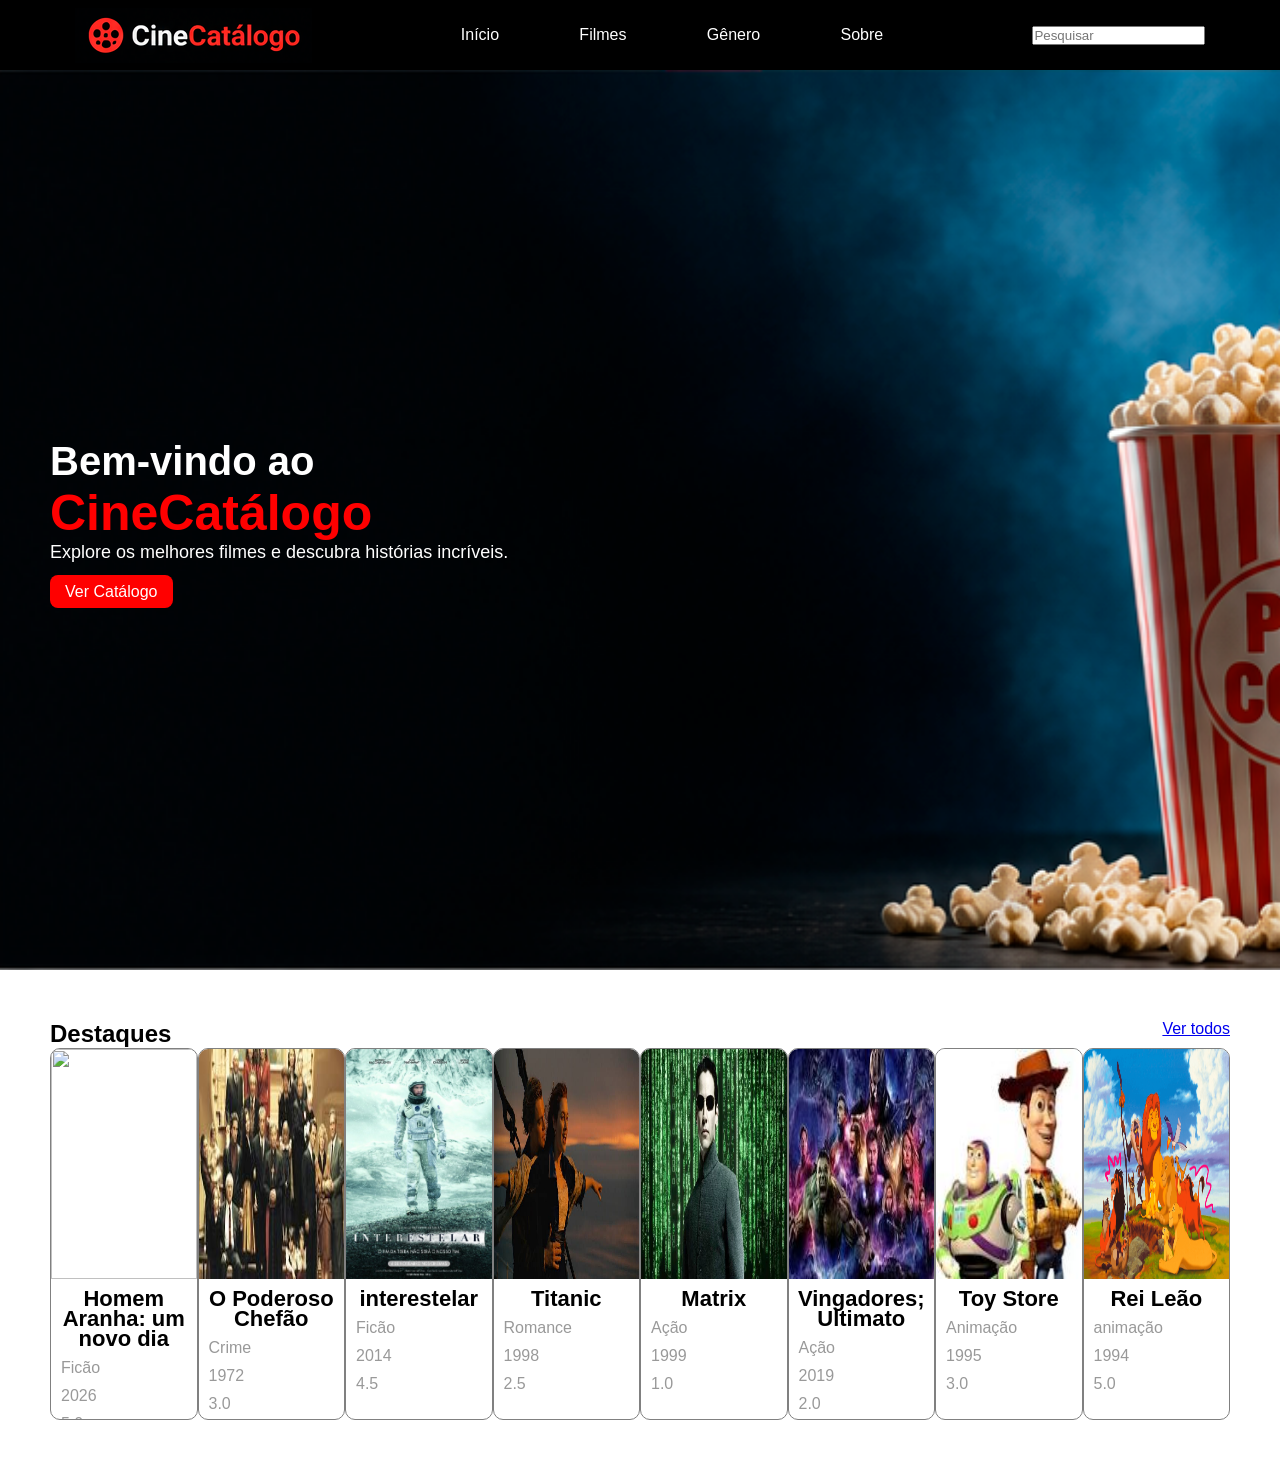
==== index.html @ 7dbed82f "Add files via upload" ====
<html>
	<head>
		<title>Cine Catálogo</title>
		<link rel="stylesheet" href="style.css">
	</head>
	<body>
		<header>
			<div class="logo">
				<img src="imagens/logo-cine.png">
			</div>
			<ul>
				<li><a href="#">Início</a></li>
				<li><a href="#">Filmes</a></li>
				<li><a href="#">Gênero</a></li>
				<li><a href="#">Sobre</a></li>
			</ul>
			<div class="pesquisa">
				<input type="text" placeholder="Pesquisar">
			</div>
		</header>
		<main>
			<div class="slide">
				<div class="descricao-slide">
					<h3>Bem-vindo ao</h3>
					<h2>CineCatálogo</h2>
					<p>Explore os melhores filmes e 
					descubra histórias incríveis.</p>
					<a href="#">Ver Catálogo</a>
				</div>
			</div>
			<div class="catalogo">
				<div class="destaque-vertodos">
					<h2>Destaques</h2>
					<a href="#">Ver todos</a>
				</div>
				<ul>					
						<li>
						<img src="imagens/capa-HomemAranha"/>
						<h2>Homem Aranha: um novo dia</h2>
						<div class="categoria">Ficão</div>
						<div class="lancamento">2026</div>
						<div class="avaliacao">5.0</div> 
					</li>
					<li>
						<img src="imagens/Poderoso-Chefao"/>
						<h2>O Poderoso Chefão</h2>
						<div class="categoria">Crime</div>
						<div class="lancamento">1972</div>
						<div class="avaliacao">3.0</div> 
					</li>
					<li>
						<img src="imagens/Interestelar"/>
						<h2>interestelar</h2>
						<div class="categoria">Ficão</div>
						<div class="lancamento">2014</div>
						<div class="avaliacao">4.5</div> 
					</li>
					<li>
						<img src="imagens/Titanic"/>
						<h2>Titanic</h2>
						<div class="categoria">Romance</div>
						<div class="lancamento">1998</div>
						<div class="avaliacao">2.5</div> 
					</li>
					<li>
							<img src="imagens/Matrix"/>
						<h2>Matrix</h2>
						<div class="categoria">Ação</div>
						<div class="lancamento">1999</div>
						<div class="avaliacao">1.0</div> 
					</li>
					<li>
						<img src="imagens/VingadoresUltimato"/>
						<h2>Vingadores; Ultimato</h2>
						<div class="categoria">Ação</div>
						<div class="lancamento">2019</div>
						<div class="avaliacao">2.0</div> 
					</li>
					<li>
						<img src="imagens/ToyStore"/>
						<h2>Toy Store</h2>
						<div class="categoria">Animação</div>
						<div class="lancamento">1995</div>
						<div class="avaliacao">3.0</div> 
					</li>
					<li>
						<img src="imagens/ReiLeao"/>
						<h2>Rei Leão</h2>
						<div class="categoria">animação</div>
						<div class="lancamento">1994</div>
						<div class="avaliacao">5.0</div> 
					</li>
				</ul>
			</div>
		</main>
	</body>
</html>
---- style.css ----
body{
		font-family: "Arial";
}

*{margin: 0; padding: 0;}
header{
	height: 70px;
	width: 100%;
	background: black;
	display: flex;
	justify-content:space-around;
	align-items: center;
}
ul{
	display:flex;
	justify-content: space-between;
	width: 33%;
}
header a{
	color: white;
	text-decoration: none;
}
main .slide{
	background: url("imagens/banner-principal.png");
	width: 100%;
	height: 100vh;
	background-repeat: no-repeat;
	background-size:cover;
	display: flex;
	align-items: center;
}
main .slide h3{
	color: white;
	font-size: 40px;
}
main .slide h2{
	color: red;
	font-size: 50px;
}
main .slide p{
	color: white;
	font-size: 18px;
	margin-bottom: 20px;
}
main .slide a{
	color: white;
	background: red;
	padding: 8px 15px;
	text-decoration: none;
	border-radius: 8px;
}
main .slide .descricao-slide{
	margin-left: 50px;
}
main .catalogo{
	margin: 50px;
}
main .catalogo .destaque-vertodos{
	display: flex;
	justify-content: space-between;
}
	
main .catalogo ul li{
		width: 200px;
		height: 370px;
		border: 1px solid gray;
		overflow: hidden;
		border-radius: 10px;

}
main .catalogo ul li img{
		width: 100%;
		height: 230px;
}
main .catalogo ul li h2{
		font-size: 22px;
		text-align: center;
		line-height: 20px;
		margin: 10px 0;
}
main .catalogo ul li .categoria{
		color: #999;
		padding: 0 0 10px 10px;
		
		
}
main .catalogo ul li .lancamento{
		color: #999;
		padding: 0 0 10px 10px;

}

main .catalogo ul li .avaliacao{
		color: #999;
		padding: 0 0 10px 10px;

}
main .catalogo ul{
	width: 100%;
}
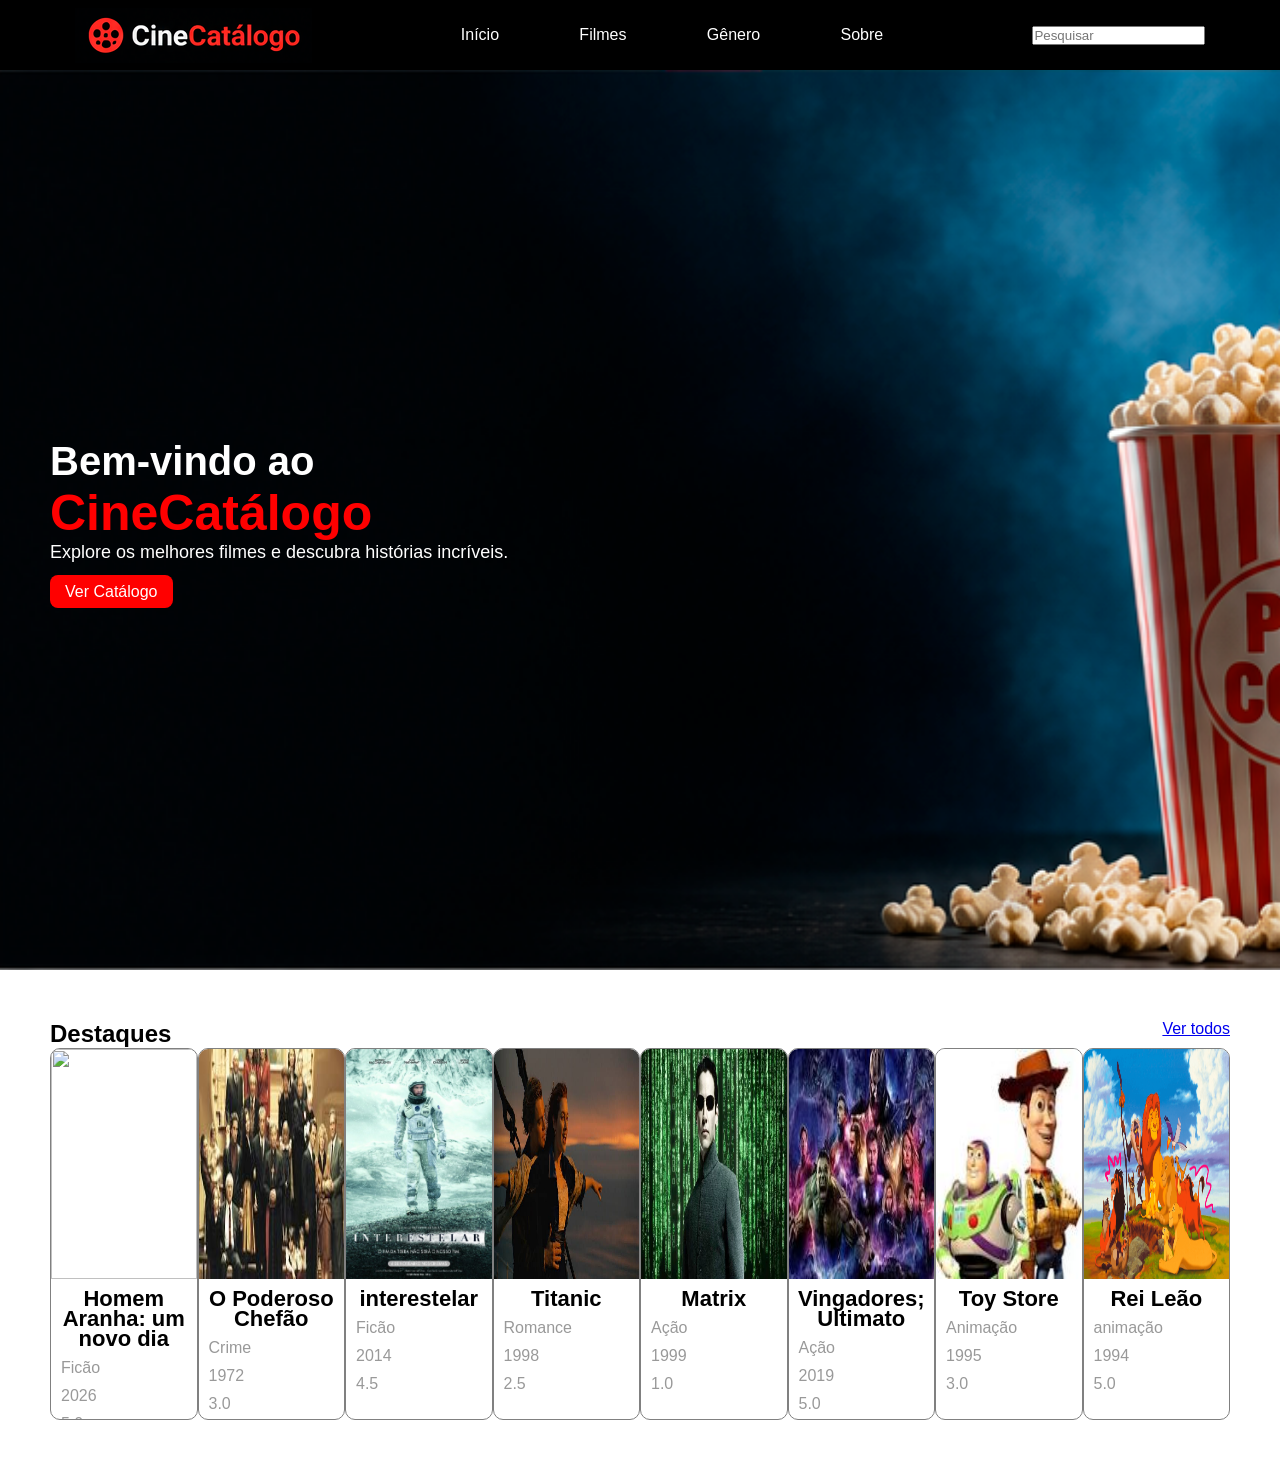
==== commit 98a5f4b3: "Add files via upload" ====
--- a/index.html
+++ b/index.html
@@ -74,7 +74,7 @@
 						<h2>Vingadores; Ultimato</h2>
 						<div class="categoria">Ação</div>
 						<div class="lancamento">2019</div>
-						<div class="avaliacao">2.0</div> 
+						<div class="avaliacao">5.0</div> 
 					</li>
 					<li>
 						<img src="imagens/ToyStore"/>
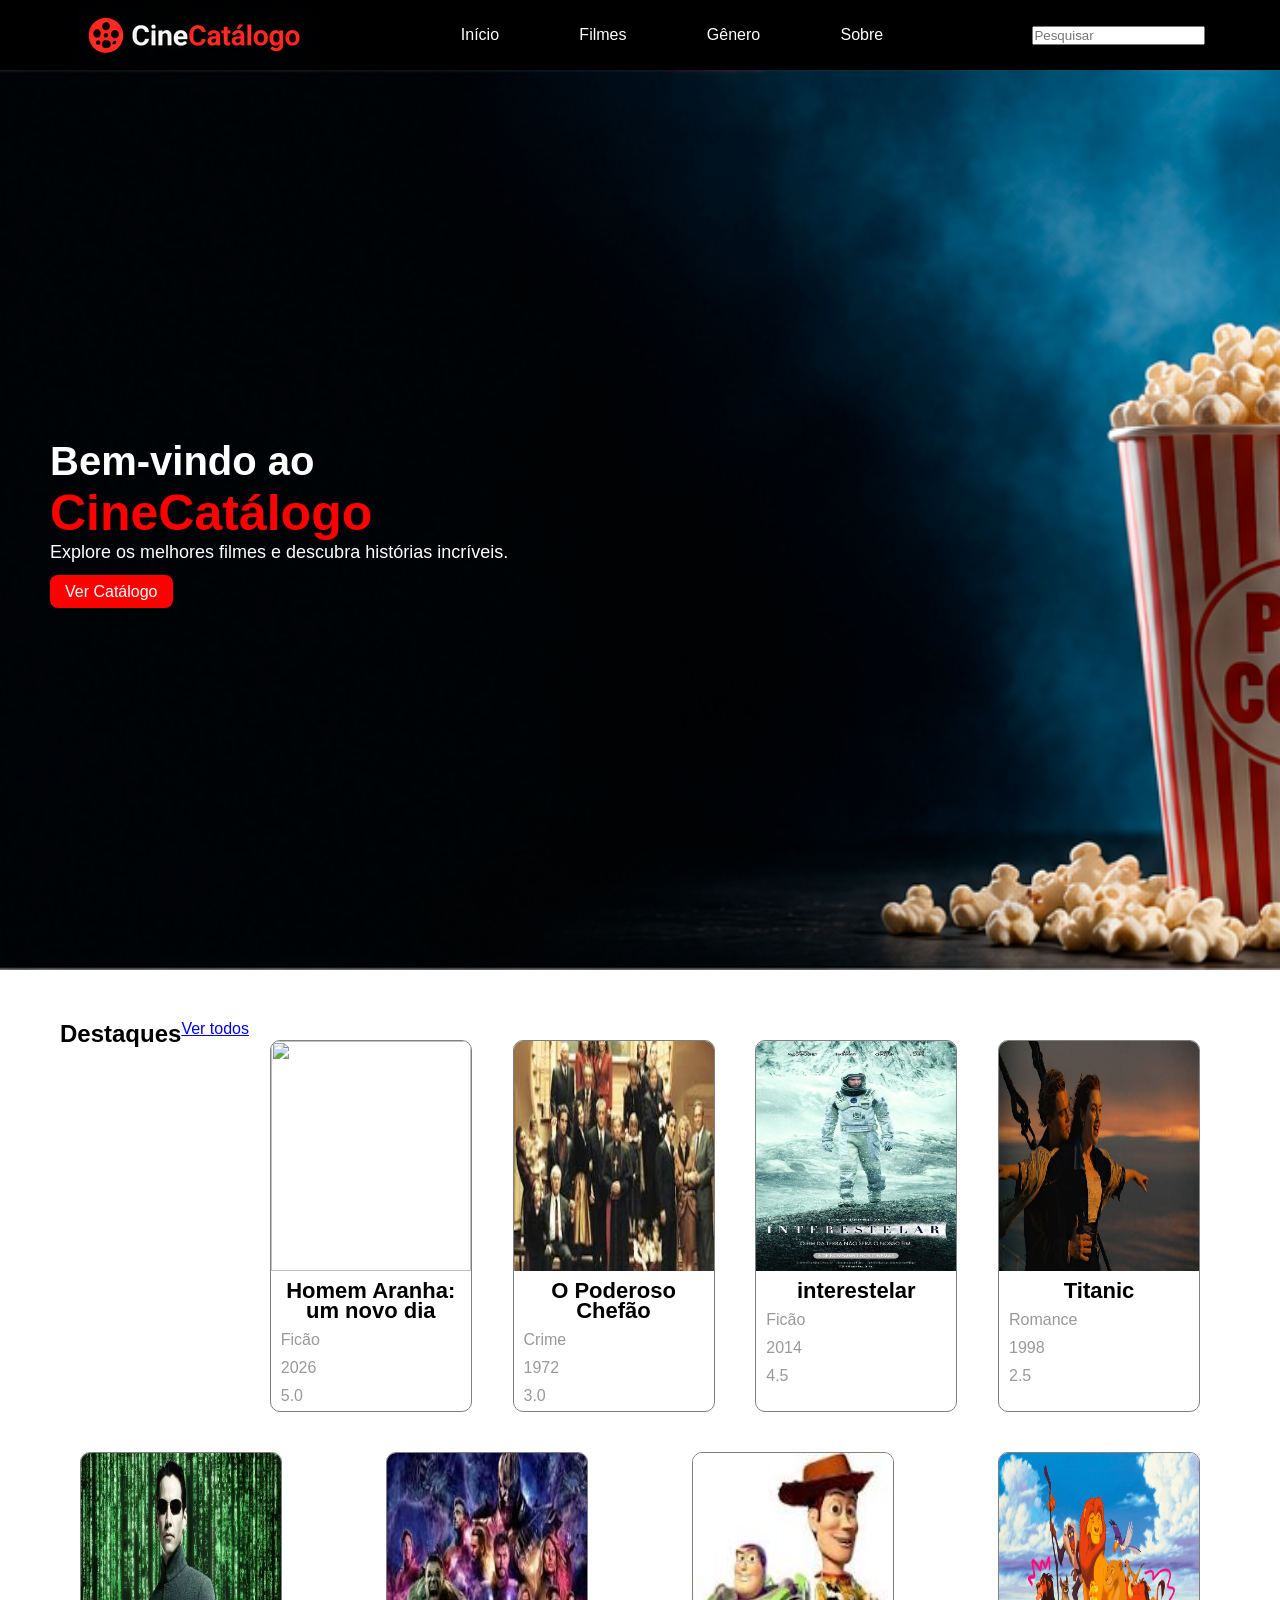
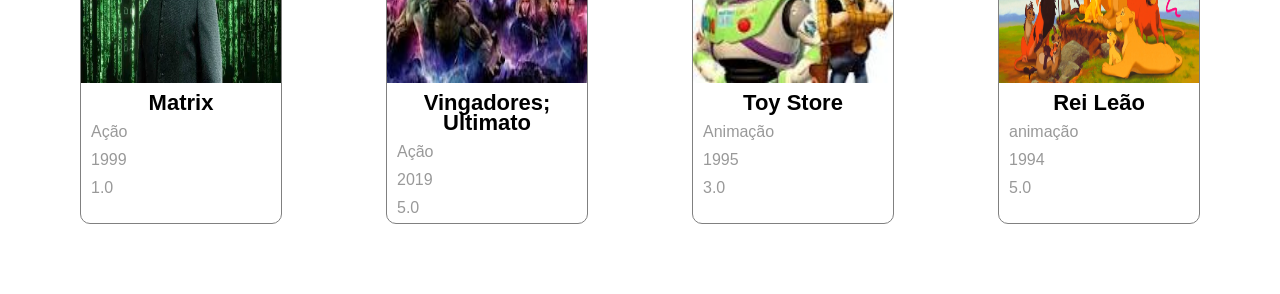
==== commit c50385a3: "Add files via upload" ====
--- a/index.html
+++ b/index.html
@@ -29,11 +29,11 @@
 				</div>
 			</div>
 			<div class="catalogo">
-				<div class="destaque-vertodos">
+				<ul>	
+                  <div class="destaque-vertodos">
 					<h2>Destaques</h2>
 					<a href="#">Ver todos</a>
-				</div>
-				<ul>					
+				</div>				
 						<li>
 						<img src="imagens/capa-HomemAranha"/>
 						<h2>Homem Aranha: um novo dia</h2>
@@ -94,4 +94,4 @@
 			</div>
 		</main>
 	</body>
-</html>+</html>
--- a/style.css
+++ b/style.css
@@ -66,6 +66,8 @@
 		border: 1px solid gray;
 		overflow: hidden;
 		border-radius: 10px;
+        margin: 20px;
+
 
 }
 main .catalogo ul li img{
@@ -96,5 +98,15 @@
 
 }
 main .catalogo ul{
-	width: 100%;
-}+	width: 1160px;
+    display: flex;
+    flex-wrap: wrap;
+    margin: 0 auto;
+    
+}
+
+
+
+
+
+
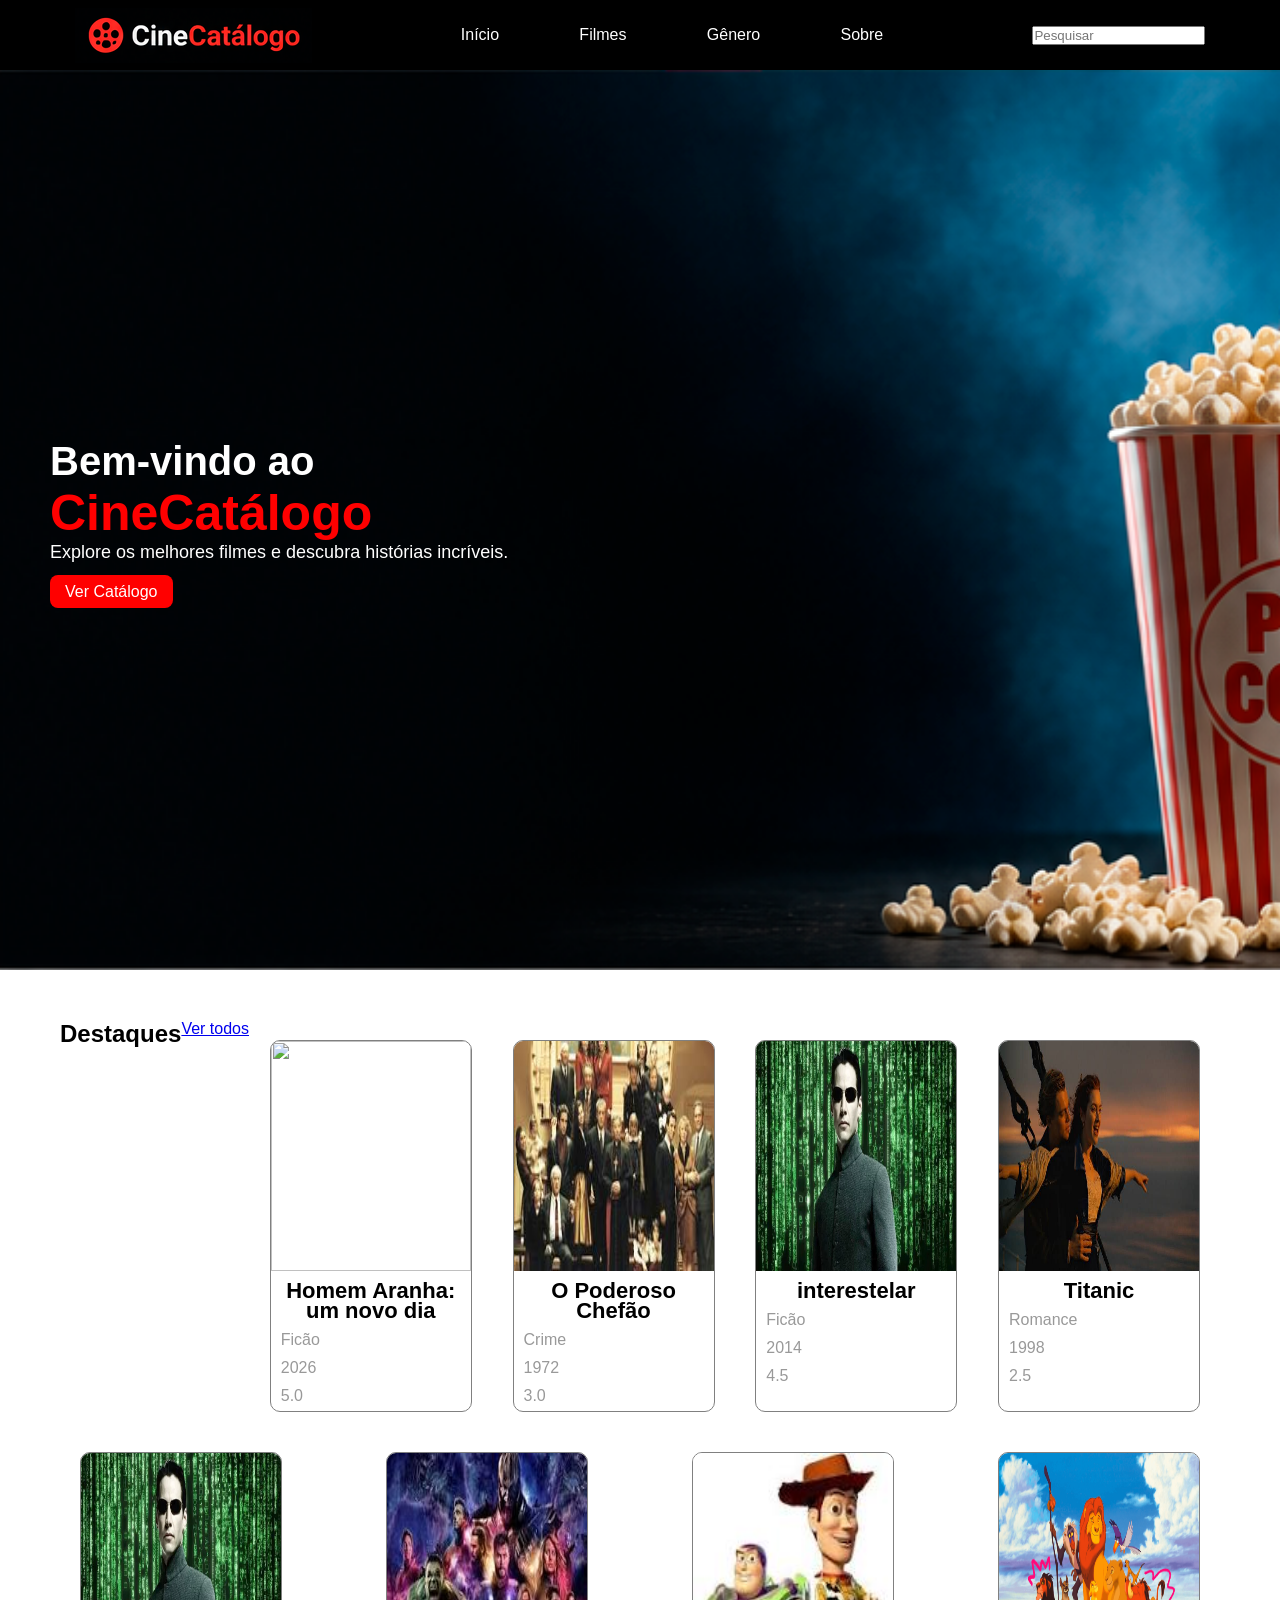
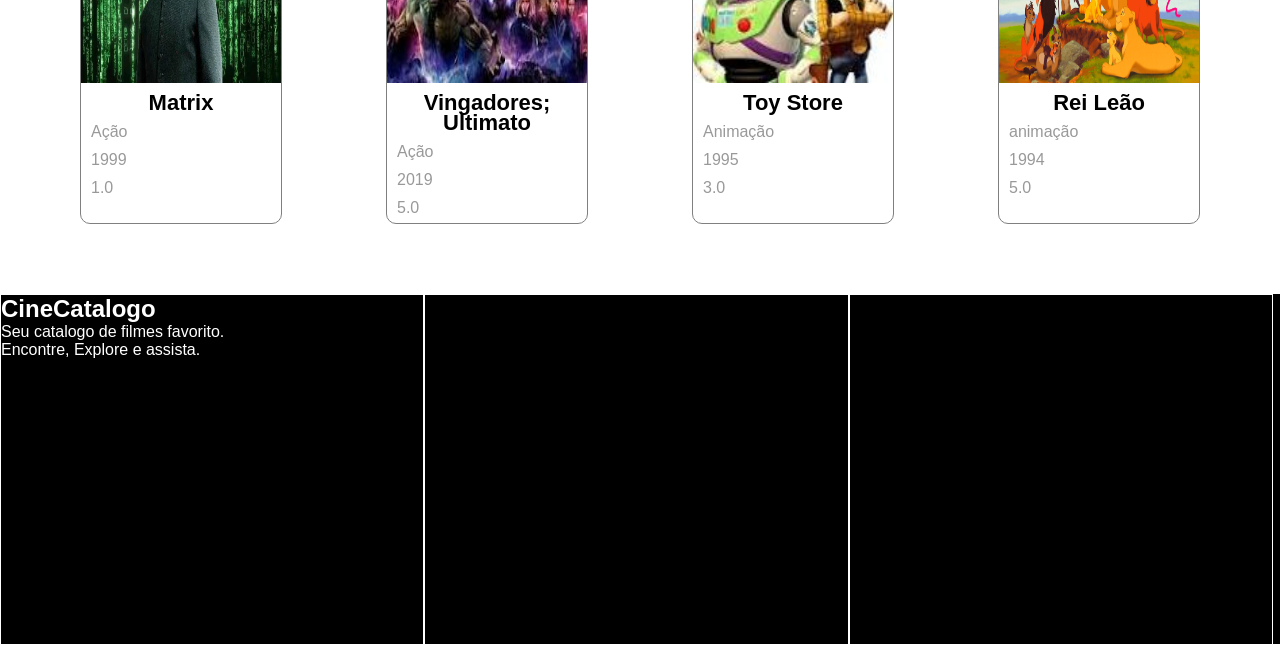
==== commit b87bd446: "Add files via upload" ====
--- a/index.html
+++ b/index.html
@@ -93,5 +93,15 @@
 				</ul>
 			</div>
 		</main>
+                <footer>
+                           <div class="sobre">
+                                                <h2>CineCatalogo</h2> 
+                                                <p>Seu catalogo de filmes favorito.<br>
+                                                Encontre, Explore e assista.<p>
+
+</div>
+                         <div class="menu"></div>
+                        <div class="categoria"></div>
+                </footer>
 	</body>
 </html>
--- a/style.css
+++ b/style.css
@@ -104,9 +104,23 @@
     margin: 0 auto;
     
 }
+ footer{
+            background:#000;
+            height: 350px;
+            width: 100%;
+            display: flex;
+
+}
+footer div{
+            width: 33%;           
+            height: 350px;
+            border: 1px solid #fff;
+}
+footer .sobre{
+              color: white;                  
+                                
+}   
 
 
 
 
-
-
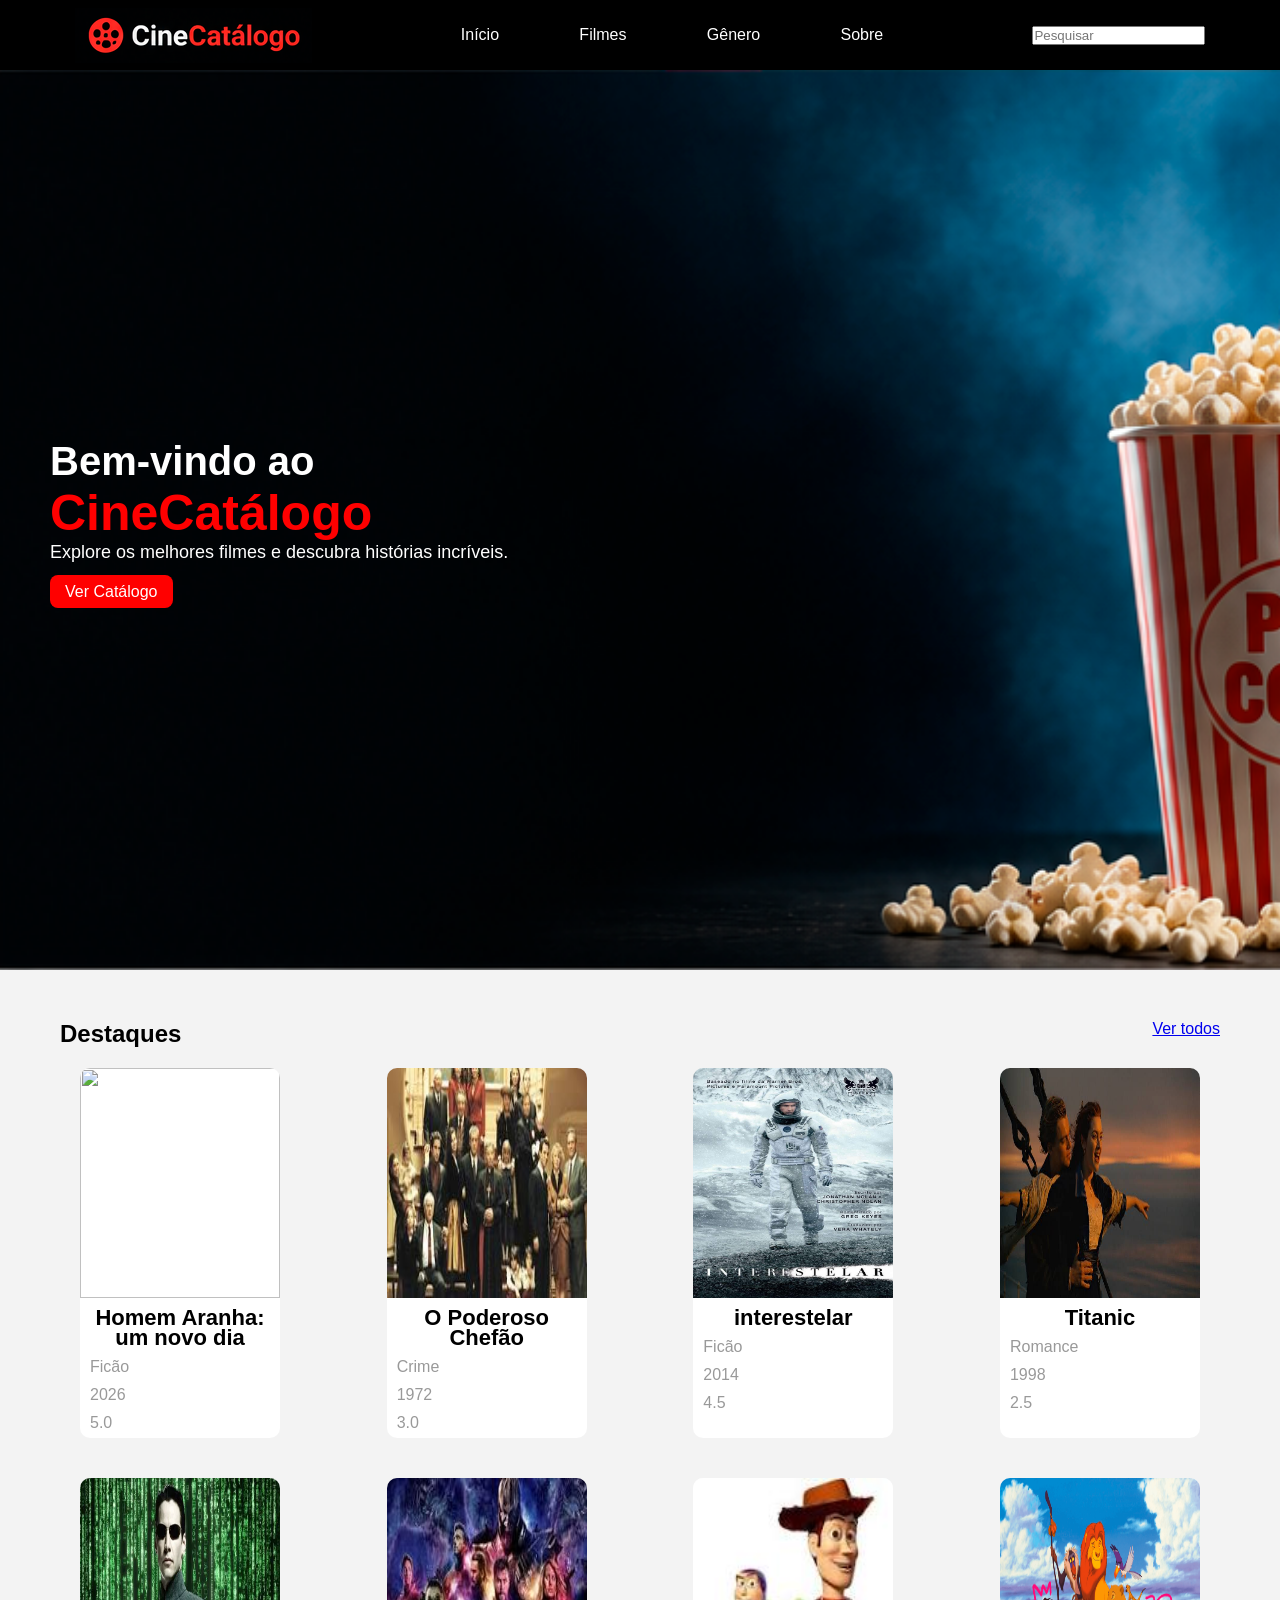
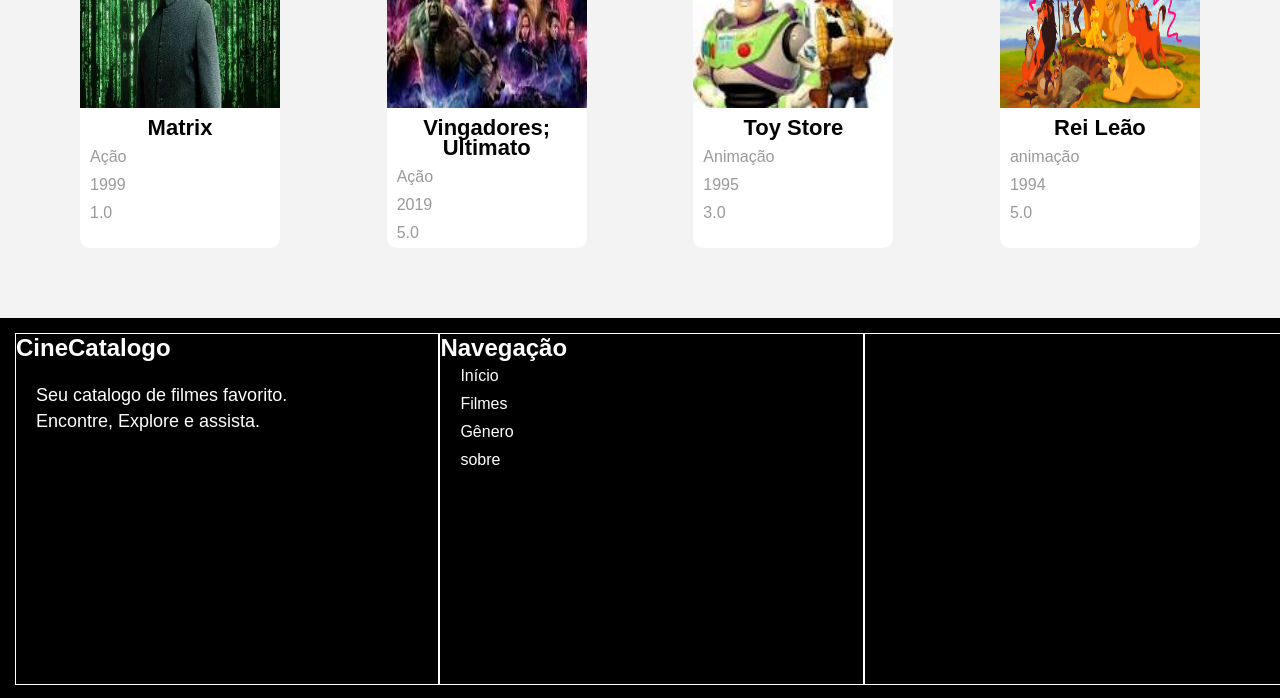
==== commit 360de940: "Add files via upload" ====
--- a/index.html
+++ b/index.html
@@ -99,8 +99,17 @@
                                                 <p>Seu catalogo de filmes favorito.<br>
                                                 Encontre, Explore e assista.<p>
 
-</div>
-                         <div class="menu"></div>
+               </div>
+                         <div class="menu">
+                                <h2>Navegação</h2>
+                                <ul>
+                                        <li><a href="#">Início</a></li>
+                                        <li><a href="#">Filmes</a></li>
+                                        <li><a href="#">Gênero</a></li>
+                                         <li><a href="#">sobre</a></li>
+                                </ul>
+
+                </div>
                         <div class="categoria"></div>
                 </footer>
 	</body>
--- a/style.css
+++ b/style.css
@@ -1,5 +1,6 @@
 body{
 		font-family: "Arial";
+        background: #f3f3f3;
 }
 
 *{margin: 0; padding: 0;}
@@ -20,6 +21,11 @@
 	color: white;
 	text-decoration: none;
 }
+header a:hover{
+            color: green;  
+            background: red;
+}
+
 main .slide{
 	background: url("imagens/banner-principal.png");
 	width: 100%;
@@ -58,16 +64,16 @@
 main .catalogo .destaque-vertodos{
 	display: flex;
 	justify-content: space-between;
+    width: 100%;
 }
 	
 main .catalogo ul li{
 		width: 200px;
 		height: 370px;
-		border: 1px solid gray;
 		overflow: hidden;
 		border-radius: 10px;
         margin: 20px;
-
+        background: white;
 
 }
 main .catalogo ul li img{
@@ -109,17 +115,43 @@
             height: 350px;
             width: 100%;
             display: flex;
-
+            padding: 15px;
+            color: white;
 }
 footer div{
             width: 33%;           
             height: 350px;
             border: 1px solid #fff;
 }
-footer .sobre{
-              color: white;                  
+               
                                 
 }   
+footer h2{
+           font-size: 28px;             
+           margin: 20px;               
+}
+footer p{
+         font-size: 18px;
+         line-height: 26px;  
+         margin: 20px;
+}
+footer .menu ul{
+                display: flex;
+                flex-direction: column;
+}
+footer .menu ul li{
+                list-style: none;
+                margin: 5px 0 5px 20px;
+}
+footer .menu ul li a{
+                color: white;                    
+                text-decoration: none;            
+}
+footer .menu ul li a:hover{
+                color: red;                        
+                 background: white;
+                      
+}
 
 
 
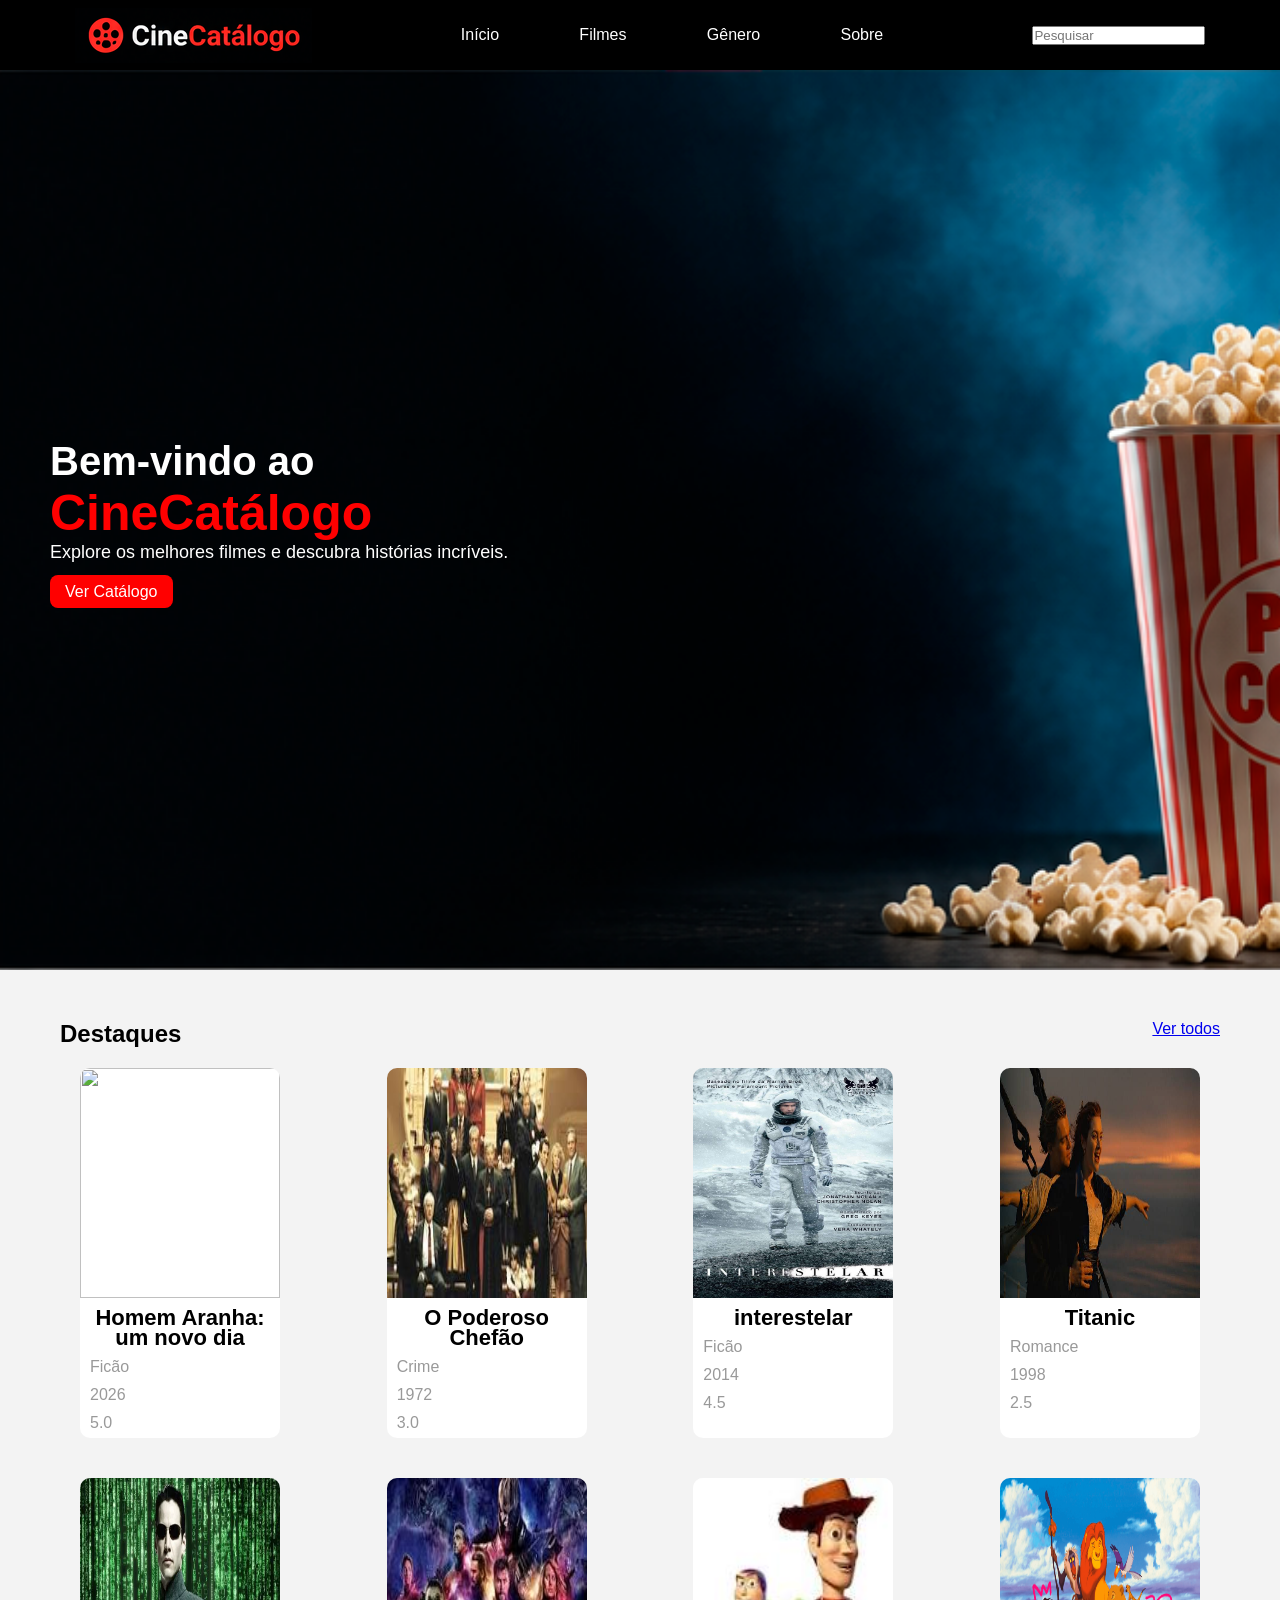
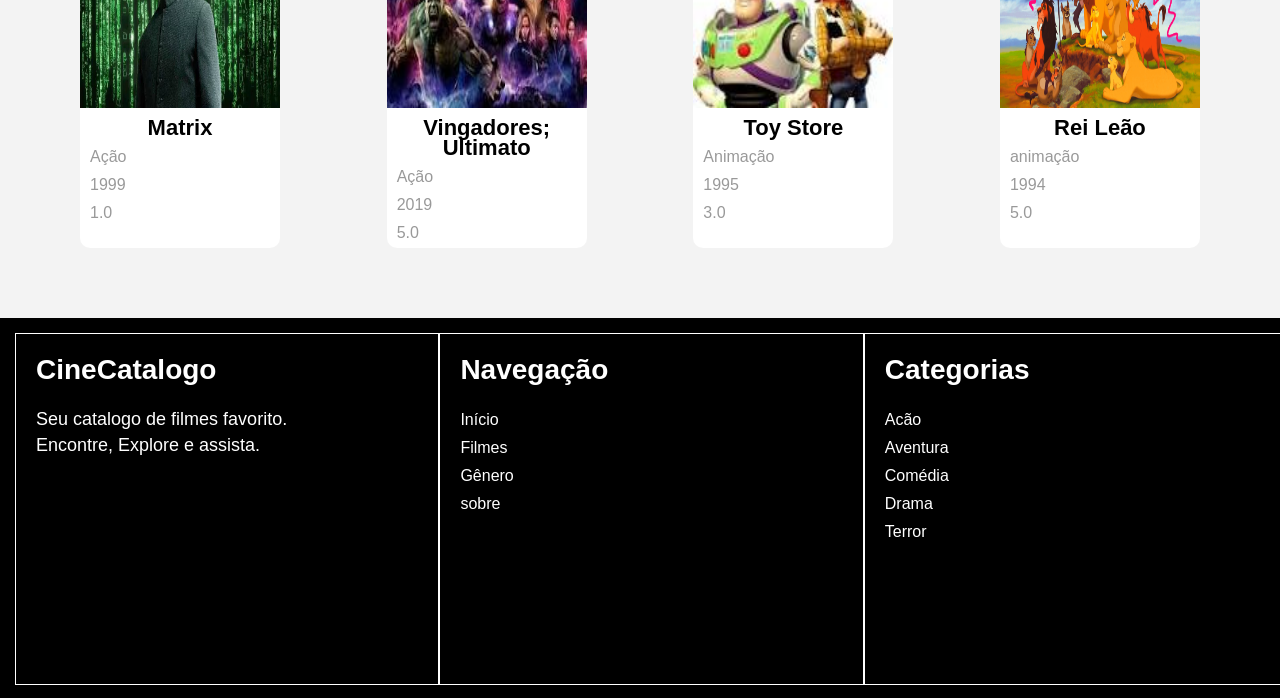
==== commit ee07c646: "Add files via upload" ====
--- a/index.html
+++ b/index.html
@@ -110,7 +110,18 @@
                                 </ul>
 
                 </div>
-                        <div class="categoria"></div>
+                        <div class="categoria">
+                                <h2>Categorias</h2>
+                                <ul>
+                                        <li><a href="#">Acão</a></li>
+                                        <li><a href="#">Aventura</a></li>
+                                        <li><a href="#">Comédia</a></li>
+                                        <li><a href="#">Drama</a></li>
+                                        <li><a href="#">Terror</a></li>
+                                </ul>
+
+
+</div>
                 </footer>
 	</body>
 </html>
--- a/style.css
+++ b/style.css
@@ -54,6 +54,10 @@
 	padding: 8px 15px;
 	text-decoration: none;
 	border-radius: 8px;
+}
+main .slide a:hover{
+       padding: 5px 5 5 5px;         
+
 }
 main .slide .descricao-slide{
 	margin-left: 50px;
@@ -122,13 +126,11 @@
             width: 33%;           
             height: 350px;
             border: 1px solid #fff;
-}
-               
-                                
+                                         
 }   
 footer h2{
            font-size: 28px;             
-           margin: 20px;               
+           margin: 20px;            
 }
 footer p{
          font-size: 18px;
@@ -150,9 +152,31 @@
 footer .menu ul li a:hover{
                 color: red;                        
                  background: white;
-                      
+}
+footer .categoria ul{
+                display: flex;
+                flex-direction: column;
+}
+footer .categoria ul li{
+                list-style: none;
+                margin: 5px 0 5px 20px;
+}
+footer .categoria ul li a{
+                color: white;                    
+                text-decoration: none;            
+}
+footer .categoria ul li a:hover{
+                color: red;                        
+                 background: white;
 }
 
 
 
 
+
+
+
+
+
+
+
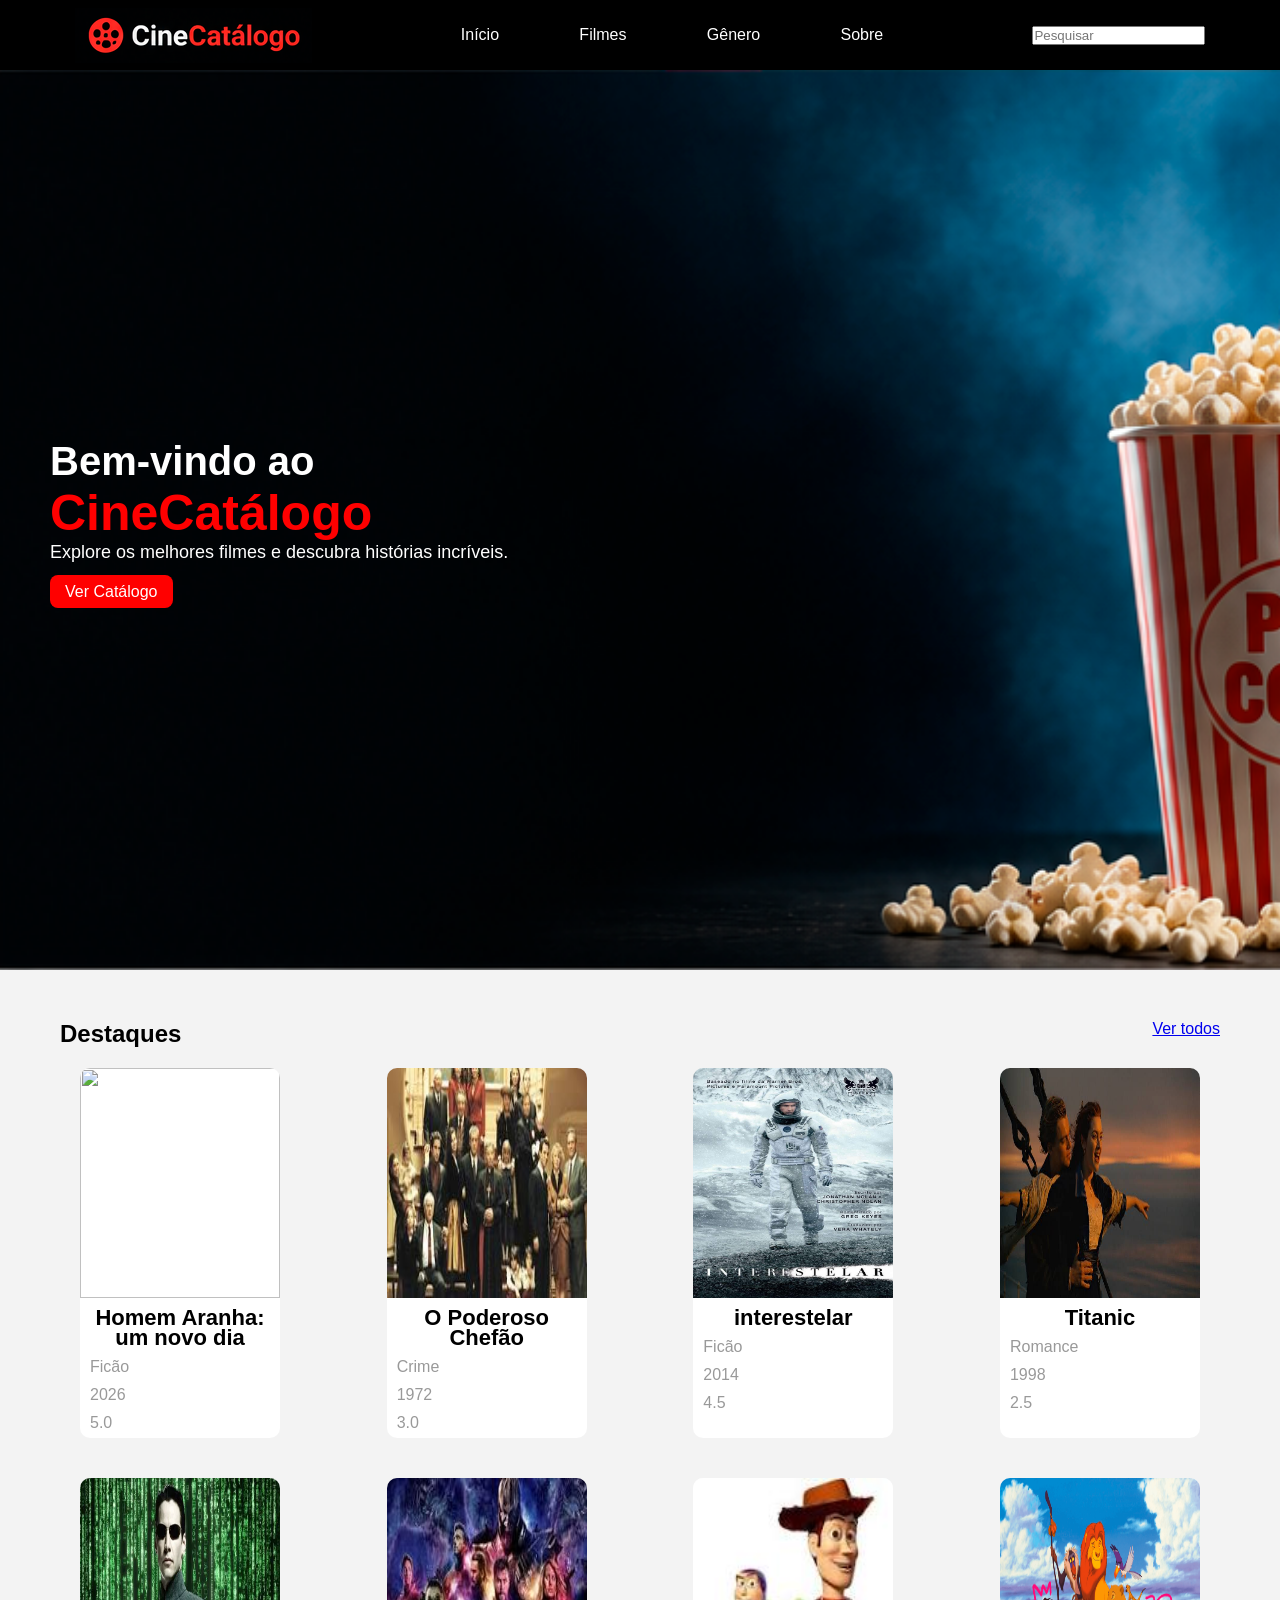
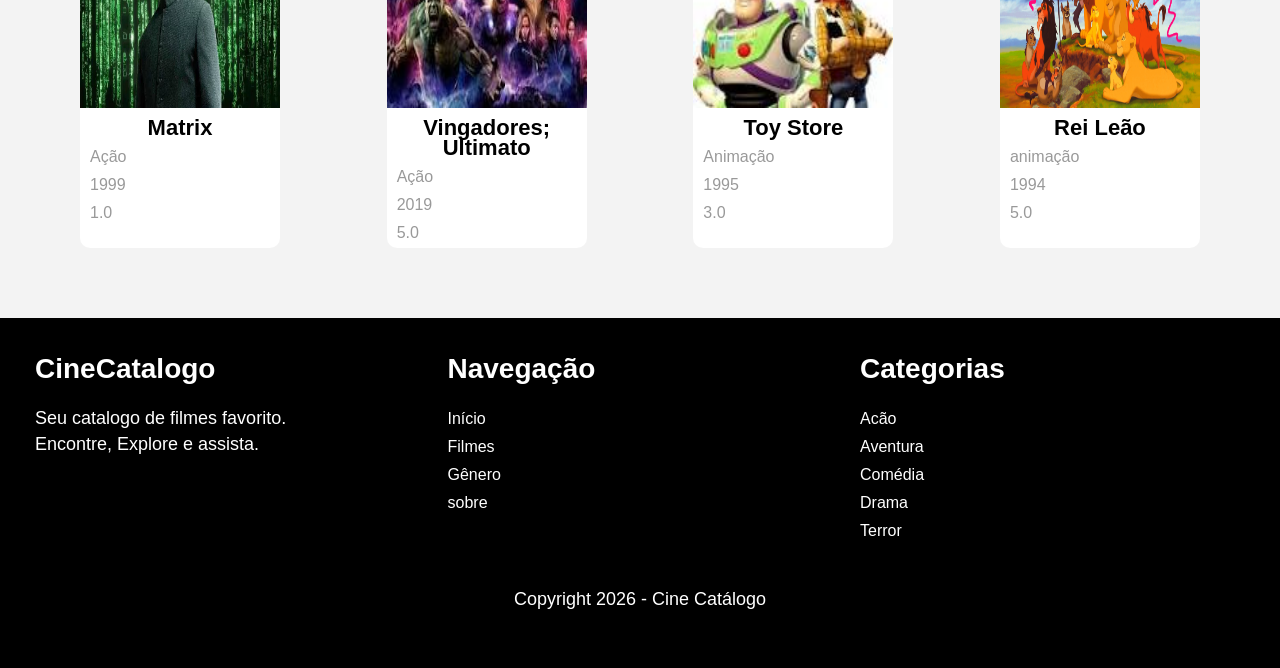
==== commit 79f81a85: "Add files via upload" ====
--- a/index.html
+++ b/index.html
@@ -36,59 +36,59 @@
 				</div>				
 						<li>
 						<img src="imagens/capa-HomemAranha"/>
-						<h2>Homem Aranha: um novo dia</h2>
+						<h2><a href= "#">Homem Aranha: um novo dia</a></h2>
 						<div class="categoria">Ficão</div>
 						<div class="lancamento">2026</div>
 						<div class="avaliacao">5.0</div> 
 					</li>
 					<li>
 						<img src="imagens/Poderoso-Chefao"/>
-						<h2>O Poderoso Chefão</h2>
+						<h2><a href= "#">O Poderoso Chefão</a></h2>
 						<div class="categoria">Crime</div>
 						<div class="lancamento">1972</div>
 						<div class="avaliacao">3.0</div> 
 					</li>
 					<li>
 						<img src="imagens/Interestelar"/>
-						<h2>interestelar</h2>
+						<h2><a href= "#">interestelar</a></h2>
 						<div class="categoria">Ficão</div>
 						<div class="lancamento">2014</div>
 						<div class="avaliacao">4.5</div> 
 					</li>
 					<li>
 						<img src="imagens/Titanic"/>
-						<h2>Titanic</h2>
+						<h2><a href= "#">Titanic</a></h2>
 						<div class="categoria">Romance</div>
 						<div class="lancamento">1998</div>
 						<div class="avaliacao">2.5</div> 
 					</li>
 					<li>
-							<img src="imagens/Matrix"/>
-						<h2>Matrix</h2>
+						<img src="imagens/Matrix"/>
+						<h2><a href= "#">Matrix</a></h2>
 						<div class="categoria">Ação</div>
 						<div class="lancamento">1999</div>
 						<div class="avaliacao">1.0</div> 
 					</li>
 					<li>
 						<img src="imagens/VingadoresUltimato"/>
-						<h2>Vingadores; Ultimato</h2>
+						<h2><a href= "#">Vingadores; Ultimato</a></h2>
 						<div class="categoria">Ação</div>
 						<div class="lancamento">2019</div>
 						<div class="avaliacao">5.0</div> 
 					</li>
 					<li>
 						<img src="imagens/ToyStore"/>
-						<h2>Toy Store</h2>
+						<h2><a href= "#">Toy Store</a></h2>
 						<div class="categoria">Animação</div>
 						<div class="lancamento">1995</div>
 						<div class="avaliacao">3.0</div> 
 					</li>
 					<li>
 						<img src="imagens/ReiLeao"/>
-						<h2>Rei Leão</h2>
+						<h2><a href= "#">Rei Leão</a></h2>
 						<div class="categoria">animação</div>
 						<div class="lancamento">1994</div>
-						<div class="avaliacao">5.0</div> 
+						<div class="avaliacao">5.0</div>
 					</li>
 				</ul>
 			</div>
@@ -122,6 +122,7 @@
 
 
 </div>
+					<p>Copyright 2026 - Cine Catálogo</p>
                 </footer>
 	</body>
 </html>
--- a/style.css
+++ b/style.css
@@ -78,7 +78,10 @@
 		border-radius: 10px;
         margin: 20px;
         background: white;
-
+}
+main .catalogo ul li:hover{
+		box-shadow: 5px 5px 5px 5px #00000030;
+		cursor: pointer;
 }
 main .catalogo ul li img{
 		width: 100%;
@@ -90,6 +93,16 @@
 		line-height: 20px;
 		margin: 10px 0;
 }
+main .catalogo ul li h2 a{
+			color: #000000;
+			text-decoration: none;
+}
+main .catalogo ul li h2 a:hover{
+			color: green;
+			background: red;
+			
+}
+
 main .catalogo ul li .categoria{
 		color: #999;
 		padding: 0 0 10px 10px;
@@ -121,12 +134,11 @@
             display: flex;
             padding: 15px;
             color: white;
+		  box-sizing: border-box;
+		  flex-wrap: wrap;
 }
 footer div{
-            width: 33%;           
-            height: 350px;
-            border: 1px solid #fff;
-                                         
+            width: 33%;                                         
 }   
 footer h2{
            font-size: 28px;             
@@ -167,7 +179,12 @@
 }
 footer .categoria ul li a:hover{
                 color: red;                        
-                 background: white;
+                background: white;
+}
+
+footer > p{
+		width: 100%;
+		text-align: center;
 }
 
 
@@ -177,6 +194,3 @@
 
 
 
-
-
-
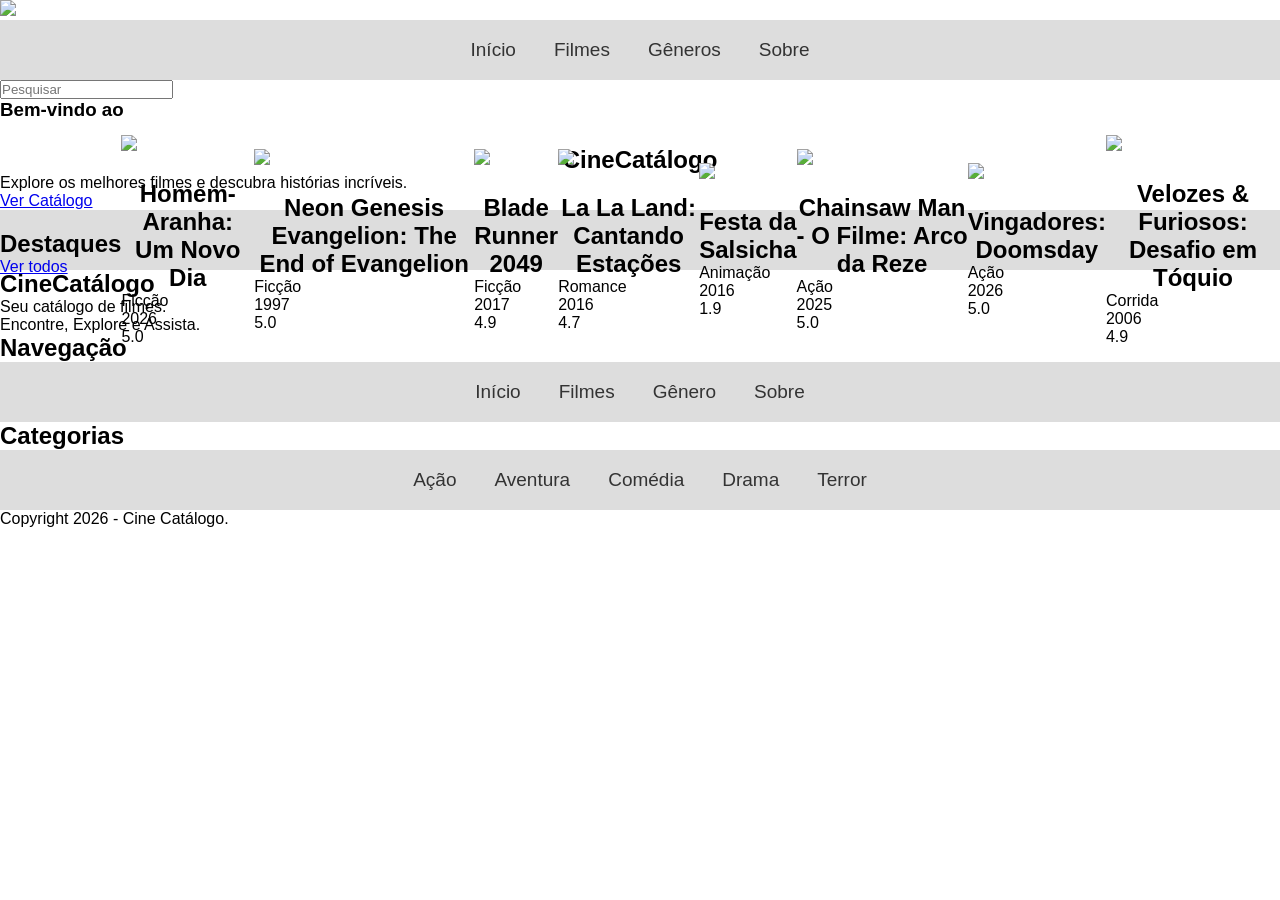
==== commit 82db1785: "Add files via upload" ====
--- a/index.html
+++ b/index.html
@@ -1,128 +1,126 @@
+<!DOCTYPE html>
 <html>
-	<head>
-		<title>Cine Catálogo</title>
-		<link rel="stylesheet" href="style.css">
-	</head>
-	<body>
-		<header>
-			<div class="logo">
-				<img src="imagens/logo-cine.png">
-			</div>
+<head>
+	<title>Cine Catálogo</title>
+	<link rel="stylesheet" href="style.css">
+</head>
+<body>
+	<header>
+		<div class="logo">
+			<img src="imagens/logo-cine.png">
+		</div>
+		<ul>
+			<li><a href="#">Início</a></li>
+			<li><a href="#">Filmes</a></li>
+			<li><a href="#">Gêneros</a></li>
+			<li><a href="#">Sobre</a></li>
+		</ul>
+		<div class="pesquisa">
+			<input type="text" placeholder="Pesquisar">
+		</div>
+	</header>
+	<main>
+	<div class="slide">
+		<div class="descricao-slide">
+         	<h3>Bem-vindo ao</h3>
+            	<h2>CineCatálogo</h3>
+            	<p>Explore os melhores filmes e descubra histórias incríveis.</p>
+           	<a href="#">Ver Catálogo</a>
+		</div>
+	</div>
+	<div class="catalogo">
+
 			<ul>
-				<li><a href="#">Início</a></li>
-				<li><a href="#">Filmes</a></li>
-				<li><a href="#">Gênero</a></li>
-				<li><a href="#">Sobre</a></li>
+                <div class="destaque-vertodos">
+                <h2>Destaques</h2>
+                <a href="#">Ver todos</a>
+                </div>
+				<li>
+					<img src="imagens/brand-new-day.jpeg"/>
+					<h2>Homem-Aranha: Um Novo Dia</h2>
+					<div class="categoria">Ficção</div>
+					<div class="lancamento">2026</div>
+					<div class="avaliacao">5.0</div>
+				</li>
+				<li>
+					<img src="imagens/evangelion.jpg"/>
+					<h2>Neon Genesis Evangelion: The End of Evangelion</h2>
+					<div class="categoria">Ficção</div>
+					<div class="lancamento">1997</div>
+					<div class="avaliacao">5.0</div>
+				</li>
+				<li>
+					<img src="imagens/ryan.png"/>
+					<h2>Blade Runner 2049</h2>
+					<div class="categoria">Ficção</div>
+					<div class="lancamento">2017</div>
+					<div class="avaliacao">4.9</div>
+				</li>
+				<li>
+					<img src="imagens/lala.png"/>
+					<h2>La La Land: Cantando Estações</h2>
+					<div class="categoria">Romance</div>
+					<div class="lancamento">2016</div>
+					<div class="avaliacao">4.7</div>
+				</li>
+				<li>
+					<img src="imagens/festa.jpg"/>
+					<h2>Festa da Salsicha</h2>
+					<div class="categoria">Animação</div>
+					<div class="lancamento">2016</div>
+					<div class="avaliacao">1.9</div>
+				</li>
+				<li>
+					<img src="imagens/bomba.png"/>
+					<h2>Chainsaw Man - O Filme: Arco da Reze</h2>
+					<div class="categoria">Ação</div>
+					<div class="lancamento">2025</div>
+					<div class="avaliacao">5.0</div>
+				</li>
+				<li>
+					<img src="imagens/mfdoom.png"/>
+					<h2>Vingadores: Doomsday</h2>
+					<div class="categoria">Ação</div>
+					<div class="lancamento">2026</div>
+					<div class="avaliacao">5.0</div>
+				</li>
+				<li>
+					<img src="imagens/tokyo.png"/>
+					<h2>Velozes & Furiosos: Desafio em Tóquio</h2>
+					<div class="categoria">Corrida</div>
+					<div class="lancamento">2006</div>
+					<div class="avaliacao">4.9</div>
+				</li>
+
 			</ul>
-			<div class="pesquisa">
-				<input type="text" placeholder="Pesquisar">
-			</div>
-		</header>
-		<main>
-			<div class="slide">
-				<div class="descricao-slide">
-					<h3>Bem-vindo ao</h3>
-					<h2>CineCatálogo</h2>
-					<p>Explore os melhores filmes e 
-					descubra histórias incríveis.</p>
-					<a href="#">Ver Catálogo</a>
-				</div>
-			</div>
-			<div class="catalogo">
-				<ul>	
-                  <div class="destaque-vertodos">
-					<h2>Destaques</h2>
-					<a href="#">Ver todos</a>
-				</div>				
-						<li>
-						<img src="imagens/capa-HomemAranha"/>
-						<h2><a href= "#">Homem Aranha: um novo dia</a></h2>
-						<div class="categoria">Ficão</div>
-						<div class="lancamento">2026</div>
-						<div class="avaliacao">5.0</div> 
-					</li>
-					<li>
-						<img src="imagens/Poderoso-Chefao"/>
-						<h2><a href= "#">O Poderoso Chefão</a></h2>
-						<div class="categoria">Crime</div>
-						<div class="lancamento">1972</div>
-						<div class="avaliacao">3.0</div> 
-					</li>
-					<li>
-						<img src="imagens/Interestelar"/>
-						<h2><a href= "#">interestelar</a></h2>
-						<div class="categoria">Ficão</div>
-						<div class="lancamento">2014</div>
-						<div class="avaliacao">4.5</div> 
-					</li>
-					<li>
-						<img src="imagens/Titanic"/>
-						<h2><a href= "#">Titanic</a></h2>
-						<div class="categoria">Romance</div>
-						<div class="lancamento">1998</div>
-						<div class="avaliacao">2.5</div> 
-					</li>
-					<li>
-						<img src="imagens/Matrix"/>
-						<h2><a href= "#">Matrix</a></h2>
-						<div class="categoria">Ação</div>
-						<div class="lancamento">1999</div>
-						<div class="avaliacao">1.0</div> 
-					</li>
-					<li>
-						<img src="imagens/VingadoresUltimato"/>
-						<h2><a href= "#">Vingadores; Ultimato</a></h2>
-						<div class="categoria">Ação</div>
-						<div class="lancamento">2019</div>
-						<div class="avaliacao">5.0</div> 
-					</li>
-					<li>
-						<img src="imagens/ToyStore"/>
-						<h2><a href= "#">Toy Store</a></h2>
-						<div class="categoria">Animação</div>
-						<div class="lancamento">1995</div>
-						<div class="avaliacao">3.0</div> 
-					</li>
-					<li>
-						<img src="imagens/ReiLeao"/>
-						<h2><a href= "#">Rei Leão</a></h2>
-						<div class="categoria">animação</div>
-						<div class="lancamento">1994</div>
-						<div class="avaliacao">5.0</div>
-					</li>
-				</ul>
-			</div>
-		</main>
-                <footer>
-                           <div class="sobre">
-                                                <h2>CineCatalogo</h2> 
-                                                <p>Seu catalogo de filmes favorito.<br>
-                                                Encontre, Explore e assista.<p>
-
-               </div>
-                         <div class="menu">
-                                <h2>Navegação</h2>
-                                <ul>
-                                        <li><a href="#">Início</a></li>
-                                        <li><a href="#">Filmes</a></li>
-                                        <li><a href="#">Gênero</a></li>
-                                         <li><a href="#">sobre</a></li>
-                                </ul>
-
-                </div>
-                        <div class="categoria">
-                                <h2>Categorias</h2>
-                                <ul>
-                                        <li><a href="#">Acão</a></li>
-                                        <li><a href="#">Aventura</a></li>
-                                        <li><a href="#">Comédia</a></li>
-                                        <li><a href="#">Drama</a></li>
-                                        <li><a href="#">Terror</a></li>
-                                </ul>
-
-
-</div>
-					<p>Copyright 2026 - Cine Catálogo</p>
-                </footer>
-	</body>
+		</div>
+	</main>
+	<footer>
+		<div class="sobre">
+            <h2>CineCatálogo</h2>
+            <p>Seu catálogo de filmes.<br>
+            Encontre, Explore e Assista.</p>
+        </div>
+		<div class="menu">
+            <h2>Navegação</h2>
+            <ul>
+                <li><a href="#">Início</a></li>
+                <li><a href="#">Filmes</a></li>
+                <li><a href="#">Gênero</a></li>
+                <li><a href="#">Sobre</a></li>
+            </ul>
+        </div>
+		<div class="categoria">
+            <h2>Categorias</h2>
+            <ul>
+                <li><a href="#">Ação</a></li>
+                <li><a href="#">Aventura</a></li>
+                <li><a href="#">Comédia</a></li>
+                <li><a href="#">Drama</a></li>
+                <li><a href="#">Terror</a></li>
+            </ul>
+        </div>
+		<p>Copyright 2026 - Cine Catálogo.</p>
+	</footer>
+</body>
 </html>
--- a/style.css
+++ b/style.css
@@ -1,196 +1,100 @@
-body{
-		font-family: "Arial";
-        background: #f3f3f3;
-}
-
-*{margin: 0; padding: 0;}
-header{
-	height: 70px;
-	width: 100%;
-	background: black;
-	display: flex;
-	justify-content:space-around;
-	align-items: center;
-}
-ul{
-	display:flex;
-	justify-content: space-between;
-	width: 33%;
-}
-header a{
-	color: white;
-	text-decoration: none;
-}
-header a:hover{
-            color: green;  
-            background: red;
-}
-
-main .slide{
-	background: url("imagens/banner-principal.png");
-	width: 100%;
-	height: 100vh;
-	background-repeat: no-repeat;
-	background-size:cover;
-	display: flex;
-	align-items: center;
-}
-main .slide h3{
-	color: white;
-	font-size: 40px;
-}
-main .slide h2{
-	color: red;
-	font-size: 50px;
-}
-main .slide p{
-	color: white;
-	font-size: 18px;
-	margin-bottom: 20px;
-}
-main .slide a{
-	color: white;
-	background: red;
-	padding: 8px 15px;
-	text-decoration: none;
-	border-radius: 8px;
-}
-main .slide a:hover{
-       padding: 5px 5 5 5px;         
-
-}
-main .slide .descricao-slide{
-	margin-left: 50px;
-}
-main .catalogo{
-	margin: 50px;
-}
-main .catalogo .destaque-vertodos{
-	display: flex;
-	justify-content: space-between;
-    width: 100%;
-}
-	
-main .catalogo ul li{
-		width: 200px;
-		height: 370px;
-		overflow: hidden;
-		border-radius: 10px;
-        margin: 20px;
-        background: white;
-}
-main .catalogo ul li:hover{
-		box-shadow: 5px 5px 5px 5px #00000030;
-		cursor: pointer;
-}
-main .catalogo ul li img{
-		width: 100%;
-		height: 230px;
-}
-main .catalogo ul li h2{
-		font-size: 22px;
-		text-align: center;
-		line-height: 20px;
-		margin: 10px 0;
-}
-main .catalogo ul li h2 a{
-			color: #000000;
-			text-decoration: none;
-}
-main .catalogo ul li h2 a:hover{
-			color: green;
-			background: red;
-			
-}
-
-main .catalogo ul li .categoria{
-		color: #999;
-		padding: 0 0 10px 10px;
-		
-		
-}
-main .catalogo ul li .lancamento{
-		color: #999;
-		padding: 0 0 10px 10px;
-
-}
-
-main .catalogo ul li .avaliacao{
-		color: #999;
-		padding: 0 0 10px 10px;
-
-}
-main .catalogo ul{
-	width: 1160px;
-    display: flex;
-    flex-wrap: wrap;
-    margin: 0 auto;
-    
-}
- footer{
-            background:#000;
-            height: 350px;
-            width: 100%;
-            display: flex;
-            padding: 15px;
-            color: white;
-		  box-sizing: border-box;
-		  flex-wrap: wrap;
-}
-footer div{
-            width: 33%;                                         
-}   
-footer h2{
-           font-size: 28px;             
-           margin: 20px;            
-}
-footer p{
-         font-size: 18px;
-         line-height: 26px;  
-         margin: 20px;
-}
-footer .menu ul{
-                display: flex;
-                flex-direction: column;
-}
-footer .menu ul li{
-                list-style: none;
-                margin: 5px 0 5px 20px;
-}
-footer .menu ul li a{
-                color: white;                    
-                text-decoration: none;            
-}
-footer .menu ul li a:hover{
-                color: red;                        
-                 background: white;
-}
-footer .categoria ul{
-                display: flex;
-                flex-direction: column;
-}
-footer .categoria ul li{
-                list-style: none;
-                margin: 5px 0 5px 20px;
-}
-footer .categoria ul li a{
-                color: white;                    
-                text-decoration: none;            
-}
-footer .categoria ul li a:hover{
-                color: red;                        
-                background: white;
-}
-
-footer > p{
-		width: 100%;
-		text-align: center;
-}
-
-
-
-
-
-
-
-
+*{
+    margin: 0;
+    padding: 0;
+    font-family: "arial";
+}
+
+.login {
+    padding: 80px;
+}
+
+.login form {
+    width: 400px;
+    background: #eee;
+    margin: 0 auto;
+    padding: 20px;
+    border-radius: 20px;
+}
+
+.login form h1 {
+    text-align: center;
+}
+
+.login form input {
+    width: 100%;
+    height: 40px;
+    text-align: center;
+    margin-top: 15px;
+    border-radius: 20px;
+}
+
+button {
+    width: 100%;
+    height: 40px;
+    background: #000;
+    color: #fff;
+    margin-top: 15px;
+    border-radius: 20px;
+}
+
+button:hover {
+    background: #fff;
+    color: #000;
+    cursor: pointer;
+}
+
+ul {
+    height: 60px;
+    display: flex;
+    justify-content: center;
+    align-items: center;
+    background: #ddd;
+}
+
+ul li {
+    list-style: none;
+}
+
+ul li a {
+    text-decoration: none;
+    color: #333;
+    font-size: 19px;
+    padding: 19px;
+}
+
+ul li a:hover {
+    background: #ccc;
+}
+
+main h2 {
+    text-align: center;
+    margin-top: 25px;
+}
+
+main form {
+    text-align: center;
+    width: 400px;
+    margin: 0 auto;
+}
+main input{
+    width: 400px;
+    height: 40px;
+    border-radius: 20px;
+    border: 0;
+    background: #00000015;
+    text-align: center;
+    display: block;
+    margin: 5px 0;
+}
+main button{
+    width: 120px;
+    height: 40px;
+}
+main textarea{
+    width: 400px;
+    height: 200px;
+    background: #00000015;
+    border-radius: 20px;
+    text-align: center;
+    border: 0;
+}
